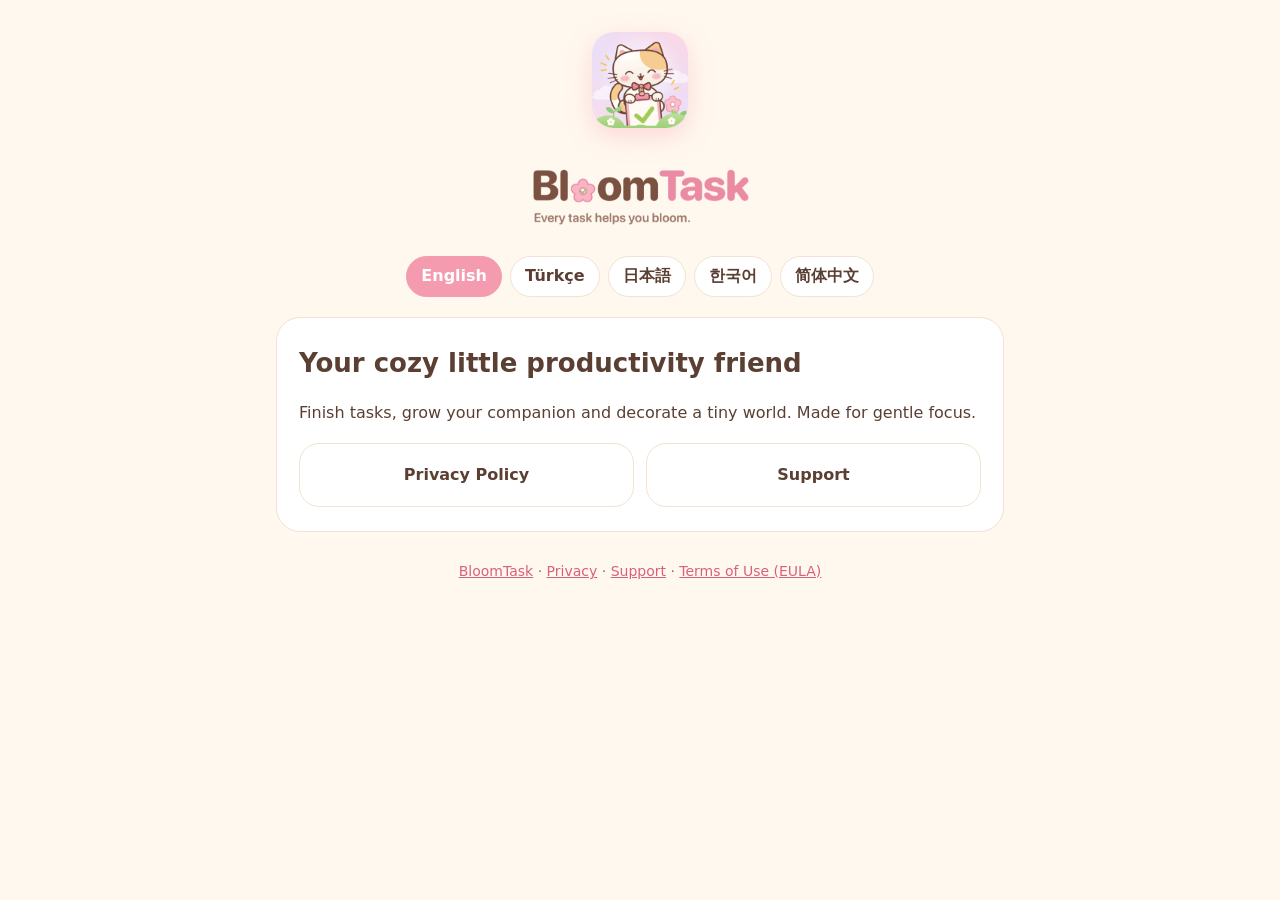
==== index.html @ 0ed3ac55 "Privacy policy and support pages Co-Authored-By: Claude Opus 5.5 <noreply@anthropic.com>" ====
<!doctype html>
<html lang="en">
<head>
<meta charset="utf-8">
<meta name="viewport" content="width=device-width, initial-scale=1">
<title>BloomTask</title>
<link rel="icon" href="icon.png">
<link rel="stylesheet" href="style.css">
<noscript><style>section.lang{display:block;margin-bottom:16px}</style></noscript>
</head>
<body>
<main>
<header>
  <img class="icon" src="icon.png" alt="BloomTask app icon">
  <img class="mark" src="wordmark.png" alt="BloomTask">
</header>
<nav class="langs">
  <a href="#en">English</a><a href="#tr">Türkçe</a><a href="#ja">日本語</a><a href="#ko">한국어</a><a href="#zh">简体中文</a>
</nav>
<section class="lang" id="en">
<h1>Your cozy little productivity friend</h1>
<p>Finish tasks, grow your companion and decorate a tiny world. Made for gentle focus.</p>
<div class="cards"><a href="privacy.html#en">Privacy Policy</a><a href="support.html#en">Support</a></div>
</section>
<section class="lang" id="tr">
<h1>Sevimli küçük üretkenlik dostun</h1>
<p>Görevlerini tamamla, dostunu büyüt ve küçük dünyanı süsle. Nazik bir odak için tasarlandı.</p>
<div class="cards"><a href="privacy.html#tr">Gizlilik Politikası</a><a href="support.html#tr">Destek</a></div>
</section>
<section class="lang" id="ja">
<h1>やさしいタスク管理の小さな相棒</h1>
<p>タスクを終えて仲間を育て、小さな世界を飾りましょう。</p>
<div class="cards"><a href="privacy.html#ja">プライバシーポリシー</a><a href="support.html#ja">サポート</a></div>
</section>
<section class="lang" id="ko">
<h1>포근한 작은 생산성 친구</h1>
<p>할 일을 끝내고 친구를 키우며 작은 세상을 꾸며 보세요.</p>
<div class="cards"><a href="privacy.html#ko">개인정보 처리방침</a><a href="support.html#ko">지원</a></div>
</section>
<section class="lang" id="zh">
<h1>温暖可爱的效率小伙伴</h1>
<p>完成任务，培养伙伴，装点你的小世界。</p>
<div class="cards"><a href="privacy.html#zh">隐私政策</a><a href="support.html#zh">支持</a></div>
</section>
<footer><a href="index.html">BloomTask</a> · <a href="privacy.html">Privacy</a> · <a href="support.html">Support</a> · <a href="https://www.apple.com/legal/internet-services/itunes/dev/stdeula/">Terms of Use (EULA)</a></footer>
</main>
<script src="lang.js"></script>
</body>
</html>
---- style.css ----
:root{--bg:#FFF8EF;--card:#FFFFFF;--ink:#5B3F33;--soft:#8A6F62;--pink:#F59BB0;--peach:#FFD9B8;--line:#F1E2D3}
@media (prefers-color-scheme:dark){:root{--bg:#2A201C;--card:#352925;--ink:#FBEDE2;--soft:#D8C2B4;--line:#4A3A33}}
*{box-sizing:border-box}
body{margin:0;background:var(--bg);color:var(--ink);font:16px/1.65 ui-rounded,"SF Pro Rounded",-apple-system,"Hiragino Maru Gothic ProN","Apple SD Gothic Neo","PingFang SC",system-ui,sans-serif}
main{max-width:760px;margin:0 auto;padding:32px 16px 64px}
header{text-align:center;margin-bottom:20px}
header img.icon{width:96px;height:96px;border-radius:22px;box-shadow:0 8px 24px rgba(245,155,176,.35)}
header img.mark{display:block;width:240px;max-width:70%;margin:12px auto 0}
nav.langs{display:flex;flex-wrap:wrap;gap:8px;justify-content:center;margin:20px 0}
nav.langs a{padding:6px 14px;border-radius:999px;background:var(--card);border:1.5px solid var(--line);color:var(--ink);text-decoration:none;font-weight:600}
nav.langs a.on{background:var(--pink);border-color:var(--pink);color:#fff}
section.lang{display:none;background:var(--card);border:1.5px solid var(--line);border-radius:24px;padding:24px 22px}
section.lang.on{display:block}
h1{font-size:26px;margin:0 0 4px}
h2{font-size:18px;margin:22px 0 6px}
p,li{color:var(--ink)}
.muted{color:var(--soft);font-size:14px}
a{color:#D9607E}
ul{padding-left:20px}
footer{text-align:center;margin-top:28px;font-size:14px;color:var(--soft)}
.cards{display:grid;gap:12px;grid-template-columns:repeat(auto-fit,minmax(200px,1fr));margin-top:16px}
.cards a{display:block;background:var(--card);border:1.5px solid var(--line);border-radius:20px;padding:18px;text-decoration:none;color:var(--ink);font-weight:700;text-align:center}
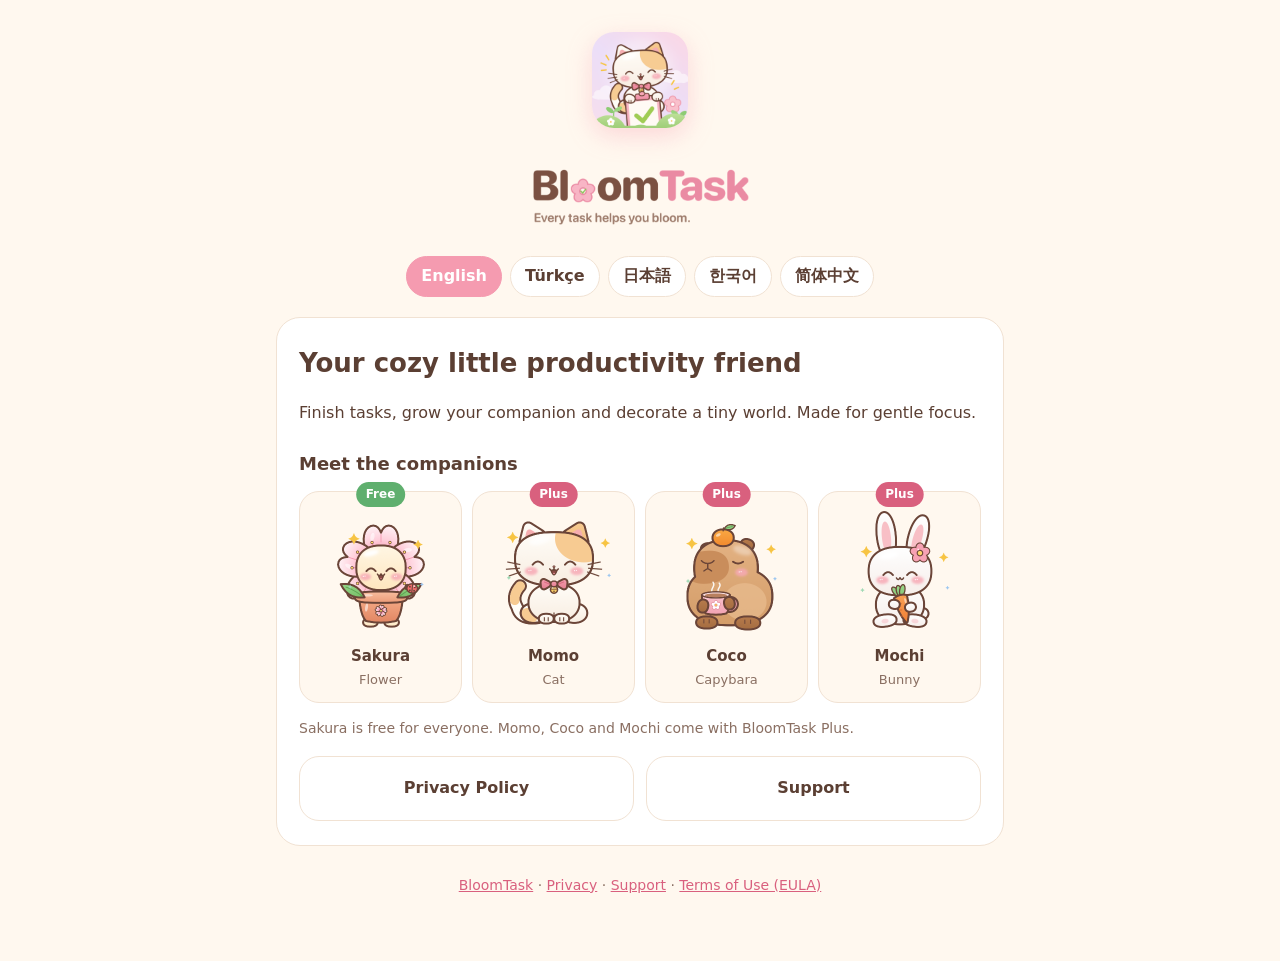
==== commit e5cfd131: "Add companions (Sakura free, Momo/Coco/Mochi with Plus) and a What's free section Co-Authored-By: Cl" ====
--- a/index.html
+++ b/index.html
@@ -20,26 +20,41 @@
 <section class="lang" id="en">
 <h1>Your cozy little productivity friend</h1>
 <p>Finish tasks, grow your companion and decorate a tiny world. Made for gentle focus.</p>
+<h2>Meet the companions</h2>
+<div class="pals"><figure class="pal"><span class="badge free">Free</span><img src="sakura.png" alt="Sakura" width="128" height="128"><figcaption><b>Sakura</b><span>Flower</span></figcaption></figure><figure class="pal"><span class="badge plus">Plus</span><img src="momo.png" alt="Momo" width="128" height="128"><figcaption><b>Momo</b><span>Cat</span></figcaption></figure><figure class="pal"><span class="badge plus">Plus</span><img src="coco.png" alt="Coco" width="128" height="128"><figcaption><b>Coco</b><span>Capybara</span></figcaption></figure><figure class="pal"><span class="badge plus">Plus</span><img src="mochi.png" alt="Mochi" width="128" height="128"><figcaption><b>Mochi</b><span>Bunny</span></figcaption></figure></div>
+<p class="muted">Sakura is free for everyone. Momo, Coco and Mochi come with BloomTask Plus.</p>
 <div class="cards"><a href="privacy.html#en">Privacy Policy</a><a href="support.html#en">Support</a></div>
 </section>
 <section class="lang" id="tr">
 <h1>Sevimli küçük üretkenlik dostun</h1>
 <p>Görevlerini tamamla, dostunu büyüt ve küçük dünyanı süsle. Nazik bir odak için tasarlandı.</p>
+<h2>Dostlarla tanış</h2>
+<div class="pals"><figure class="pal"><span class="badge free">Ücretsiz</span><img src="sakura.png" alt="Sakura" width="128" height="128"><figcaption><b>Sakura</b><span>Çiçek</span></figcaption></figure><figure class="pal"><span class="badge plus">Plus</span><img src="momo.png" alt="Momo" width="128" height="128"><figcaption><b>Momo</b><span>Kedi</span></figcaption></figure><figure class="pal"><span class="badge plus">Plus</span><img src="coco.png" alt="Coco" width="128" height="128"><figcaption><b>Coco</b><span>Kapibara</span></figcaption></figure><figure class="pal"><span class="badge plus">Plus</span><img src="mochi.png" alt="Mochi" width="128" height="128"><figcaption><b>Mochi</b><span>Tavşan</span></figcaption></figure></div>
+<p class="muted">Sakura herkes için ücretsiz. Momo, Coco ve Mochi BloomTask Plus ile gelir.</p>
 <div class="cards"><a href="privacy.html#tr">Gizlilik Politikası</a><a href="support.html#tr">Destek</a></div>
 </section>
 <section class="lang" id="ja">
 <h1>やさしいタスク管理の小さな相棒</h1>
 <p>タスクを終えて仲間を育て、小さな世界を飾りましょう。</p>
+<h2>なかまたち</h2>
+<div class="pals"><figure class="pal"><span class="badge free">無料</span><img src="sakura.png" alt="Sakura" width="128" height="128"><figcaption><b>Sakura</b><span>お花</span></figcaption></figure><figure class="pal"><span class="badge plus">Plus</span><img src="momo.png" alt="Momo" width="128" height="128"><figcaption><b>Momo</b><span>ねこ</span></figcaption></figure><figure class="pal"><span class="badge plus">Plus</span><img src="coco.png" alt="Coco" width="128" height="128"><figcaption><b>Coco</b><span>カピバラ</span></figcaption></figure><figure class="pal"><span class="badge plus">Plus</span><img src="mochi.png" alt="Mochi" width="128" height="128"><figcaption><b>Mochi</b><span>うさぎ</span></figcaption></figure></div>
+<p class="muted">Sakuraはだれでも無料。Momo、Coco、MochiはBloomTask Plusでいっしょになれます。</p>
 <div class="cards"><a href="privacy.html#ja">プライバシーポリシー</a><a href="support.html#ja">サポート</a></div>
 </section>
 <section class="lang" id="ko">
 <h1>포근한 작은 생산성 친구</h1>
 <p>할 일을 끝내고 친구를 키우며 작은 세상을 꾸며 보세요.</p>
+<h2>친구들을 만나 보세요</h2>
+<div class="pals"><figure class="pal"><span class="badge free">무료</span><img src="sakura.png" alt="Sakura" width="128" height="128"><figcaption><b>Sakura</b><span>꽃</span></figcaption></figure><figure class="pal"><span class="badge plus">Plus</span><img src="momo.png" alt="Momo" width="128" height="128"><figcaption><b>Momo</b><span>고양이</span></figcaption></figure><figure class="pal"><span class="badge plus">Plus</span><img src="coco.png" alt="Coco" width="128" height="128"><figcaption><b>Coco</b><span>카피바라</span></figcaption></figure><figure class="pal"><span class="badge plus">Plus</span><img src="mochi.png" alt="Mochi" width="128" height="128"><figcaption><b>Mochi</b><span>토끼</span></figcaption></figure></div>
+<p class="muted">Sakura는 누구나 무료예요. Momo, Coco, Mochi는 BloomTask Plus로 함께할 수 있어요.</p>
 <div class="cards"><a href="privacy.html#ko">개인정보 처리방침</a><a href="support.html#ko">지원</a></div>
 </section>
 <section class="lang" id="zh">
 <h1>温暖可爱的效率小伙伴</h1>
 <p>完成任务，培养伙伴，装点你的小世界。</p>
+<h2>认识伙伴们</h2>
+<div class="pals"><figure class="pal"><span class="badge free">免费</span><img src="sakura.png" alt="Sakura" width="128" height="128"><figcaption><b>Sakura</b><span>花朵</span></figcaption></figure><figure class="pal"><span class="badge plus">Plus</span><img src="momo.png" alt="Momo" width="128" height="128"><figcaption><b>Momo</b><span>猫咪</span></figcaption></figure><figure class="pal"><span class="badge plus">Plus</span><img src="coco.png" alt="Coco" width="128" height="128"><figcaption><b>Coco</b><span>水豚</span></figcaption></figure><figure class="pal"><span class="badge plus">Plus</span><img src="mochi.png" alt="Mochi" width="128" height="128"><figcaption><b>Mochi</b><span>兔子</span></figcaption></figure></div>
+<p class="muted">Sakura 对所有人免费。Momo、Coco 和 Mochi 随 BloomTask Plus 一起到来。</p>
 <div class="cards"><a href="privacy.html#zh">隐私政策</a><a href="support.html#zh">支持</a></div>
 </section>
 <footer><a href="index.html">BloomTask</a> · <a href="privacy.html">Privacy</a> · <a href="support.html">Support</a> · <a href="https://www.apple.com/legal/internet-services/itunes/dev/stdeula/">Terms of Use (EULA)</a></footer>
--- a/style.css
+++ b/style.css
@@ -20,3 +20,12 @@
 footer{text-align:center;margin-top:28px;font-size:14px;color:var(--soft)}
 .cards{display:grid;gap:12px;grid-template-columns:repeat(auto-fit,minmax(200px,1fr));margin-top:16px}
 .cards a{display:block;background:var(--card);border:1.5px solid var(--line);border-radius:20px;padding:18px;text-decoration:none;color:var(--ink);font-weight:700;text-align:center}
+.pals{display:grid;grid-template-columns:repeat(4,1fr);gap:10px;margin:12px 0 4px}
+@media (max-width:520px){.pals{grid-template-columns:repeat(2,1fr)}}
+.pal{position:relative;margin:0;background:var(--bg);border:1.5px solid var(--line);border-radius:20px;padding:16px 8px 12px;text-align:center}
+.pal img{width:100%;max-width:128px;height:auto}
+.pal figcaption{display:flex;flex-direction:column;font-size:15px}
+.pal figcaption span{color:var(--soft);font-size:13px}
+.badge{position:absolute;top:-10px;left:50%;transform:translateX(-50%);font-size:12px;font-weight:800;padding:3px 10px;border-radius:999px;color:#fff;white-space:nowrap}
+.badge.free{background:#5FAF6E}
+.badge.plus{background:#D9607E}
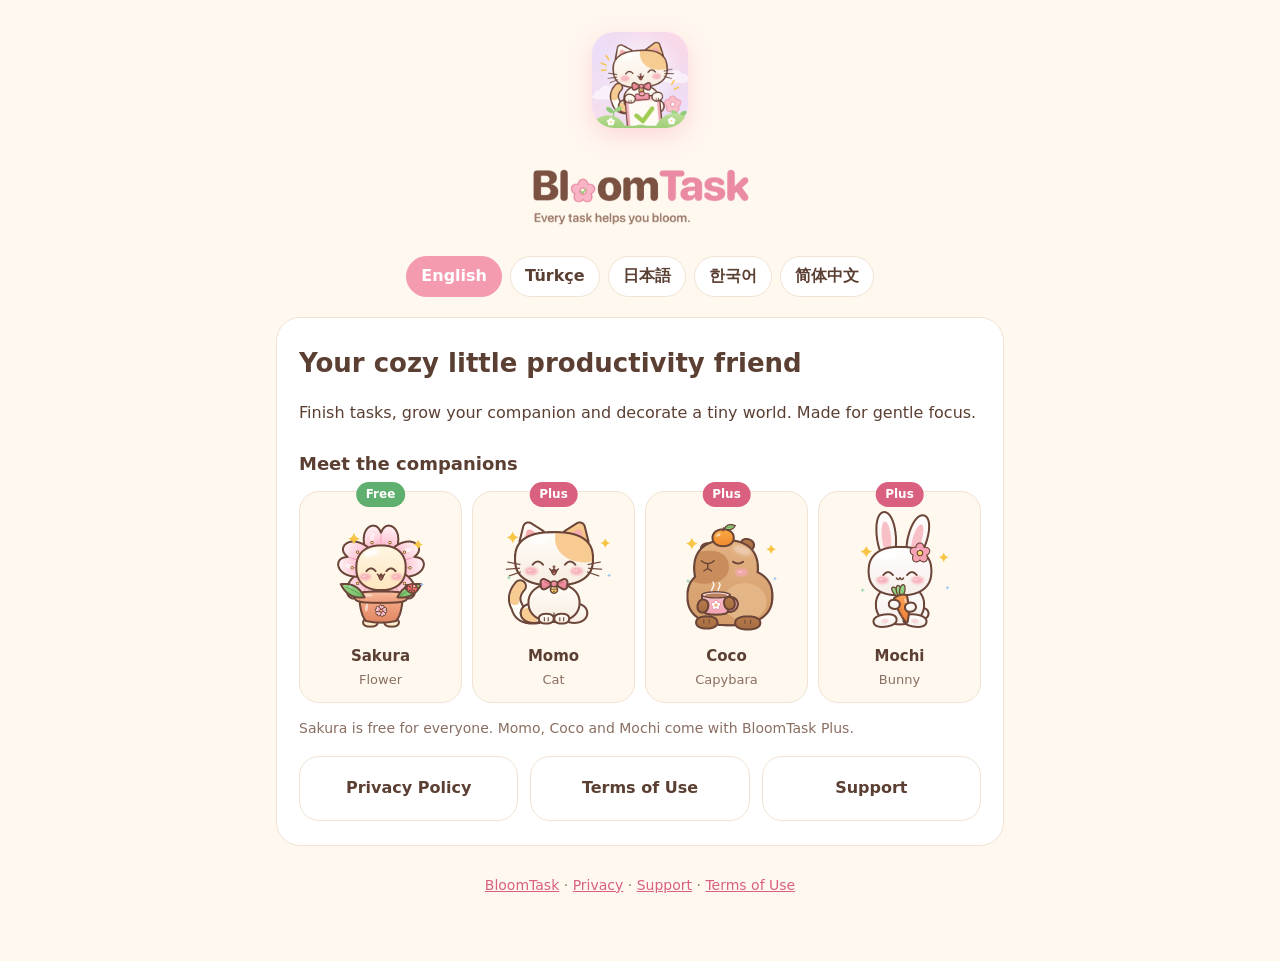
==== commit 2078c78d: "Add Terms of Use (EULA) page in 5 languages Co-Authored-By: Claude Opus 5.5 <noreply@anthropic.com>" ====
--- a/index.html
+++ b/index.html
@@ -23,7 +23,7 @@
 <h2>Meet the companions</h2>
 <div class="pals"><figure class="pal"><span class="badge free">Free</span><img src="sakura.png" alt="Sakura" width="128" height="128"><figcaption><b>Sakura</b><span>Flower</span></figcaption></figure><figure class="pal"><span class="badge plus">Plus</span><img src="momo.png" alt="Momo" width="128" height="128"><figcaption><b>Momo</b><span>Cat</span></figcaption></figure><figure class="pal"><span class="badge plus">Plus</span><img src="coco.png" alt="Coco" width="128" height="128"><figcaption><b>Coco</b><span>Capybara</span></figcaption></figure><figure class="pal"><span class="badge plus">Plus</span><img src="mochi.png" alt="Mochi" width="128" height="128"><figcaption><b>Mochi</b><span>Bunny</span></figcaption></figure></div>
 <p class="muted">Sakura is free for everyone. Momo, Coco and Mochi come with BloomTask Plus.</p>
-<div class="cards"><a href="privacy.html#en">Privacy Policy</a><a href="support.html#en">Support</a></div>
+<div class="cards"><a href="privacy.html#en">Privacy Policy</a><a href="terms.html#en">Terms of Use</a><a href="support.html#en">Support</a></div>
 </section>
 <section class="lang" id="tr">
 <h1>Sevimli küçük üretkenlik dostun</h1>
@@ -31,7 +31,7 @@
 <h2>Dostlarla tanış</h2>
 <div class="pals"><figure class="pal"><span class="badge free">Ücretsiz</span><img src="sakura.png" alt="Sakura" width="128" height="128"><figcaption><b>Sakura</b><span>Çiçek</span></figcaption></figure><figure class="pal"><span class="badge plus">Plus</span><img src="momo.png" alt="Momo" width="128" height="128"><figcaption><b>Momo</b><span>Kedi</span></figcaption></figure><figure class="pal"><span class="badge plus">Plus</span><img src="coco.png" alt="Coco" width="128" height="128"><figcaption><b>Coco</b><span>Kapibara</span></figcaption></figure><figure class="pal"><span class="badge plus">Plus</span><img src="mochi.png" alt="Mochi" width="128" height="128"><figcaption><b>Mochi</b><span>Tavşan</span></figcaption></figure></div>
 <p class="muted">Sakura herkes için ücretsiz. Momo, Coco ve Mochi BloomTask Plus ile gelir.</p>
-<div class="cards"><a href="privacy.html#tr">Gizlilik Politikası</a><a href="support.html#tr">Destek</a></div>
+<div class="cards"><a href="privacy.html#tr">Gizlilik Politikası</a><a href="terms.html#tr">Kullanım Koşulları</a><a href="support.html#tr">Destek</a></div>
 </section>
 <section class="lang" id="ja">
 <h1>やさしいタスク管理の小さな相棒</h1>
@@ -39,7 +39,7 @@
 <h2>なかまたち</h2>
 <div class="pals"><figure class="pal"><span class="badge free">無料</span><img src="sakura.png" alt="Sakura" width="128" height="128"><figcaption><b>Sakura</b><span>お花</span></figcaption></figure><figure class="pal"><span class="badge plus">Plus</span><img src="momo.png" alt="Momo" width="128" height="128"><figcaption><b>Momo</b><span>ねこ</span></figcaption></figure><figure class="pal"><span class="badge plus">Plus</span><img src="coco.png" alt="Coco" width="128" height="128"><figcaption><b>Coco</b><span>カピバラ</span></figcaption></figure><figure class="pal"><span class="badge plus">Plus</span><img src="mochi.png" alt="Mochi" width="128" height="128"><figcaption><b>Mochi</b><span>うさぎ</span></figcaption></figure></div>
 <p class="muted">Sakuraはだれでも無料。Momo、Coco、MochiはBloomTask Plusでいっしょになれます。</p>
-<div class="cards"><a href="privacy.html#ja">プライバシーポリシー</a><a href="support.html#ja">サポート</a></div>
+<div class="cards"><a href="privacy.html#ja">プライバシーポリシー</a><a href="terms.html#ja">利用規約</a><a href="support.html#ja">サポート</a></div>
 </section>
 <section class="lang" id="ko">
 <h1>포근한 작은 생산성 친구</h1>
@@ -47,7 +47,7 @@
 <h2>친구들을 만나 보세요</h2>
 <div class="pals"><figure class="pal"><span class="badge free">무료</span><img src="sakura.png" alt="Sakura" width="128" height="128"><figcaption><b>Sakura</b><span>꽃</span></figcaption></figure><figure class="pal"><span class="badge plus">Plus</span><img src="momo.png" alt="Momo" width="128" height="128"><figcaption><b>Momo</b><span>고양이</span></figcaption></figure><figure class="pal"><span class="badge plus">Plus</span><img src="coco.png" alt="Coco" width="128" height="128"><figcaption><b>Coco</b><span>카피바라</span></figcaption></figure><figure class="pal"><span class="badge plus">Plus</span><img src="mochi.png" alt="Mochi" width="128" height="128"><figcaption><b>Mochi</b><span>토끼</span></figcaption></figure></div>
 <p class="muted">Sakura는 누구나 무료예요. Momo, Coco, Mochi는 BloomTask Plus로 함께할 수 있어요.</p>
-<div class="cards"><a href="privacy.html#ko">개인정보 처리방침</a><a href="support.html#ko">지원</a></div>
+<div class="cards"><a href="privacy.html#ko">개인정보 처리방침</a><a href="terms.html#ko">이용 약관</a><a href="support.html#ko">지원</a></div>
 </section>
 <section class="lang" id="zh">
 <h1>温暖可爱的效率小伙伴</h1>
@@ -55,9 +55,9 @@
 <h2>认识伙伴们</h2>
 <div class="pals"><figure class="pal"><span class="badge free">免费</span><img src="sakura.png" alt="Sakura" width="128" height="128"><figcaption><b>Sakura</b><span>花朵</span></figcaption></figure><figure class="pal"><span class="badge plus">Plus</span><img src="momo.png" alt="Momo" width="128" height="128"><figcaption><b>Momo</b><span>猫咪</span></figcaption></figure><figure class="pal"><span class="badge plus">Plus</span><img src="coco.png" alt="Coco" width="128" height="128"><figcaption><b>Coco</b><span>水豚</span></figcaption></figure><figure class="pal"><span class="badge plus">Plus</span><img src="mochi.png" alt="Mochi" width="128" height="128"><figcaption><b>Mochi</b><span>兔子</span></figcaption></figure></div>
 <p class="muted">Sakura 对所有人免费。Momo、Coco 和 Mochi 随 BloomTask Plus 一起到来。</p>
-<div class="cards"><a href="privacy.html#zh">隐私政策</a><a href="support.html#zh">支持</a></div>
+<div class="cards"><a href="privacy.html#zh">隐私政策</a><a href="terms.html#zh">使用条款</a><a href="support.html#zh">支持</a></div>
 </section>
-<footer><a href="index.html">BloomTask</a> · <a href="privacy.html">Privacy</a> · <a href="support.html">Support</a> · <a href="https://www.apple.com/legal/internet-services/itunes/dev/stdeula/">Terms of Use (EULA)</a></footer>
+<footer><a href="index.html">BloomTask</a> · <a href="privacy.html">Privacy</a> · <a href="support.html">Support</a> · <a href="terms.html">Terms of Use</a></footer>
 </main>
 <script src="lang.js"></script>
 </body>
